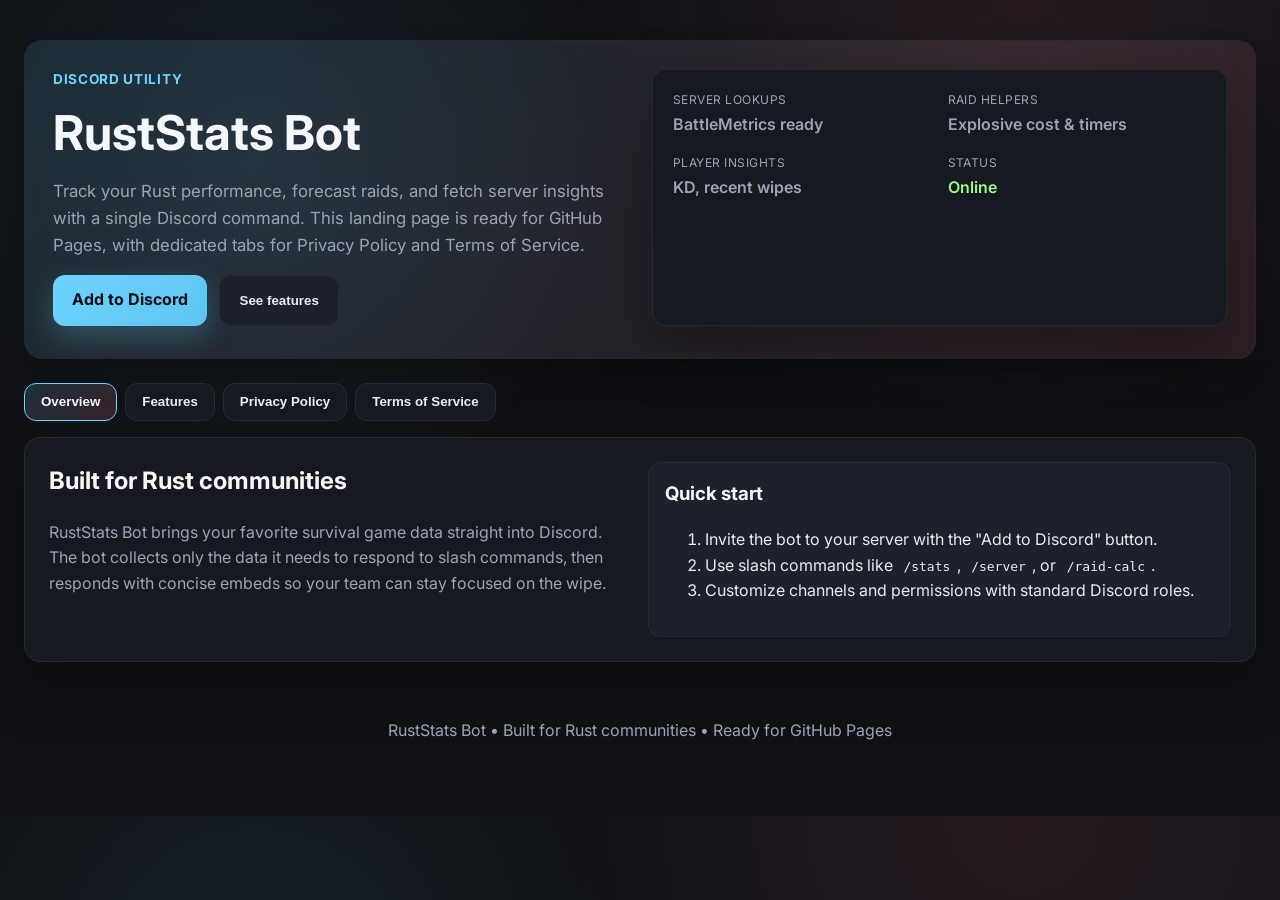
==== index.html @ ca27cb8c "Add files via upload" ====
<!DOCTYPE html>
<html lang="en">
<head>
  <meta charset="UTF-8" />
  <meta name="viewport" content="width=device-width, initial-scale=1.0" />
  <title>RustStats Bot</title>
  <link rel="preconnect" href="https://fonts.googleapis.com">
  <link rel="preconnect" href="https://fonts.gstatic.com" crossorigin>
  <link href="https://fonts.googleapis.com/css2?family=Inter:wght@400;500;600;700&display=swap" rel="stylesheet">
  <link rel="stylesheet" href="style.css" />
</head>
<body>
  <header class="hero">
    <div class="hero__content">
      <p class="eyebrow">Discord Utility</p>
      <h1>RustStats Bot</h1>
      <p class="lede">
        Track your Rust performance, forecast raids, and fetch server insights with a single Discord command.
        This landing page is ready for GitHub Pages, with dedicated tabs for Privacy Policy and Terms of Service.
      </p>
      <div class="hero__actions">
        <a class="button" href="https://discord.com/api/oauth2/authorize?client_id=YOUR_CLIENT_ID&permissions=0&scope=bot%20applications.commands" target="_blank" rel="noreferrer">Add to Discord</a>
        <button class="button button--ghost" data-tab-target="features">See features</button>
      </div>
    </div>
    <div class="hero__card">
      <div class="stat-grid">
        <div>
          <p class="label">Server lookups</p>
          <p class="value">BattleMetrics ready</p>
        </div>
        <div>
          <p class="label">Raid helpers</p>
          <p class="value">Explosive cost & timers</p>
        </div>
        <div>
          <p class="label">Player insights</p>
          <p class="value">KD, recent wipes</p>
        </div>
        <div>
          <p class="label">Status</p>
          <p class="value status">Online</p>
        </div>
      </div>
    </div>
  </header>

  <main>
    <nav class="tabs" aria-label="Site sections">
      <button class="tab active" data-tab-target="overview">Overview</button>
      <button class="tab" data-tab-target="features">Features</button>
      <button class="tab" data-tab-target="privacy">Privacy Policy</button>
      <button class="tab" data-tab-target="terms">Terms of Service</button>
    </nav>

    <section id="overview" class="tab-panel active" aria-labelledby="Overview">
      <div class="panel-grid">
        <div>
          <h2>Built for Rust communities</h2>
          <p>
            RustStats Bot brings your favorite survival game data straight into Discord. The bot collects only
            the data it needs to respond to slash commands, then responds with concise embeds so your team can stay focused on the wipe.
          </p>
        </div>
        <div class="card">
          <h3>Quick start</h3>
          <ol>
            <li>Invite the bot to your server with the "Add to Discord" button.</li>
            <li>Use slash commands like <code>/stats</code>, <code>/server</code>, or <code>/raid-calc</code>.</li>
            <li>Customize channels and permissions with standard Discord roles.</li>
          </ol>
        </div>
      </div>
    </section>

    <section id="features" class="tab-panel" aria-labelledby="Features">
      <div class="feature-list">
        <article class="feature">
          <div class="pill">Player stats</div>
          <h3>Player tracking without spam</h3>
          <p>Fetch recent wipes, K/D, playtime, and activity trends directly inside Discord. Results are cached briefly to keep responses fast.</p>
        </article>
        <article class="feature">
          <div class="pill">Server lookup</div>
          <h3>Live server info</h3>
          <p>Check population, map size, queue length, and wipe timers using data from trusted Rust stat providers.</p>
        </article>
        <article class="feature">
          <div class="pill">Raid tools</div>
          <h3>Plan raids confidently</h3>
          <p>Calculate explosive costs, raid timers, and upkeep estimates so you can focus on the push.</p>
        </article>
        <article class="feature">
          <div class="pill">Friendly UX</div>
          <h3>Slash commands first</h3>
          <p>All features run through Discord slash commands—no DM spam, and no data collected beyond what is needed to complete a request.</p>
        </article>
      </div>
    </section>

    <section id="privacy" class="tab-panel" aria-labelledby="Privacy policy">
      <div class="legal">
        <h2>Privacy Policy</h2>
        <p>Last updated: June 2024</p>
        <h3>Data we process</h3>
        <ul>
          <li><strong>Discord metadata:</strong> user IDs, usernames, and guild IDs provided with each slash command.</li>
          <li><strong>Command content:</strong> the options you supply (player names, server IPs, etc.) to fulfill a request.</li>
          <li><strong>Game data:</strong> public Rust statistics fetched from third-party sources to build responses.</li>
        </ul>
        <h3>How we use data</h3>
        <p>The bot uses the data above only to generate responses to commands. Runtime caches are short-lived and are cleared when the process restarts. No marketing or profiling is performed.</p>
        <h3>Storage and retention</h3>
        <p>We do not maintain long-term databases. Temporary caches or logs may contain Discord IDs for operational troubleshooting and are routinely rotated.</p>
        <h3>Third parties</h3>
        <p>Game statistics are requested from publicly available Rust stat providers. Data is transmitted over HTTPS and is not shared with advertisers.</p>
        <h3>Your choices</h3>
        <ul>
          <li>Remove the bot from your server at any time via Discord's server settings.</li>
          <li>Limit access using Discord roles and channel permissions.</li>
          <li>Contact the maintainer to request log removal for your Discord ID if operational logs are present.</li>
        </ul>
        <h3>Contact</h3>
        <p>For privacy questions, open an issue on the GitHub repository or reach out to the maintainer via Discord.</p>
      </div>
    </section>

    <section id="terms" class="tab-panel" aria-labelledby="Terms of service">
      <div class="legal">
        <h2>Terms of Service</h2>
        <p>Last updated: June 2024</p>
        <h3>Acceptable use</h3>
        <ul>
          <li>Do not use the bot to harass, spam, or automate disruptive behavior in Discord servers.</li>
          <li>Respect third-party API rate limits and Rust game terms when using data sourced by the bot.</li>
          <li>Follow Discord's Terms of Service and Community Guidelines at all times.</li>
        </ul>
        <h3>Availability</h3>
        <p>The bot is provided on a best-effort basis. Downtime may occur during maintenance windows or when external Rust statistic services are unavailable.</p>
        <h3>Liability</h3>
        <p>The bot is provided "as-is" without warranties. The maintainer is not liable for loss of data, game progress, or server disruptions caused by use of the bot.</p>
        <h3>Termination</h3>
        <p>We may revoke access or block abuse without notice to protect the stability of the service and third-party providers.</p>
        <h3>Contact</h3>
        <p>Open an issue on the project's GitHub repository or contact the maintainer via Discord for questions about these terms.</p>
      </div>
    </section>
  </main>

  <footer class="footer">
    <p>RustStats Bot • Built for Rust communities • Ready for GitHub Pages</p>
  </footer>

  <script src="script.js"></script>
</body>
</html>
---- style.css ----
:root {
  --bg: #0f1115;
  --surface: #161920;
  --surface-2: #1d212b;
  --text: #e8ecf3;
  --muted: #9ba4b5;
  --accent: #6dd3ff;
  --accent-2: #ff7a90;
  --border: #252a35;
  --shadow: 0 20px 60px rgba(0, 0, 0, 0.35);
}

* {
  box-sizing: border-box;
}

body {
  margin: 0;
  font-family: 'Inter', system-ui, -apple-system, BlinkMacSystemFont, 'Segoe UI', sans-serif;
  background: radial-gradient(circle at 20% 20%, rgba(109, 211, 255, 0.08), transparent 30%),
    radial-gradient(circle at 80% 0%, rgba(255, 122, 144, 0.1), transparent 35%),
    var(--bg);
  color: var(--text);
  line-height: 1.6;
  padding: 0 1.5rem 3rem;
}

h1, h2, h3, h4 {
  color: #f5f7fb;
  margin-top: 0;
}

p {
  color: var(--muted);
}

code {
  background: var(--surface-2);
  border-radius: 6px;
  padding: 0.2rem 0.4rem;
  color: var(--text);
}

a {
  color: var(--accent);
}

.hero {
  display: grid;
  grid-template-columns: repeat(auto-fit, minmax(280px, 1fr));
  gap: 1.5rem;
  margin: 2.5rem auto 1.5rem;
  padding: 1.75rem 1.75rem 2rem;
  background: linear-gradient(135deg, rgba(109, 211, 255, 0.12), rgba(255, 122, 144, 0.12));
  border: 1px solid var(--border);
  border-radius: 18px;
  box-shadow: var(--shadow);
}

.hero__content h1 {
  font-size: clamp(2rem, 4vw, 3rem);
  margin-bottom: 0.4rem;
}

.hero__content .lede {
  font-size: 1.05rem;
  max-width: 640px;
}

.hero__card {
  background: var(--surface);
  border: 1px solid var(--border);
  border-radius: 14px;
  padding: 1.25rem;
  box-shadow: var(--shadow);
}

.stat-grid {
  display: grid;
  grid-template-columns: repeat(auto-fit, minmax(180px, 1fr));
  gap: 1rem;
}

.label {
  text-transform: uppercase;
  letter-spacing: 0.04em;
  font-size: 0.75rem;
  color: var(--muted);
  margin: 0;
}

.value {
  margin: 0.15rem 0 0;
  font-size: 1rem;
  font-weight: 600;
}

.value.status {
  color: #9ff88a;
}

.eyebrow {
  text-transform: uppercase;
  letter-spacing: 0.05em;
  font-weight: 700;
  color: var(--accent);
  font-size: 0.85rem;
  margin: 0 0 0.25rem;
}

.lede {
  margin: 0 0 1rem;
}

.hero__actions {
  display: flex;
  flex-wrap: wrap;
  gap: 0.75rem;
  margin-top: 1rem;
}

.button {
  background: linear-gradient(135deg, var(--accent), #5ec5f1);
  border: none;
  color: #0f1115;
  font-weight: 700;
  padding: 0.8rem 1.2rem;
  border-radius: 12px;
  cursor: pointer;
  text-decoration: none;
  transition: transform 150ms ease, box-shadow 150ms ease;
  box-shadow: 0 10px 30px rgba(109, 211, 255, 0.25);
}

.button:hover,
.button:focus-visible {
  transform: translateY(-1px);
  box-shadow: 0 14px 40px rgba(109, 211, 255, 0.35);
}

.button--ghost {
  background: var(--surface-2);
  color: var(--text);
  border: 1px solid var(--border);
  box-shadow: none;
}

.tabs {
  display: flex;
  gap: 0.5rem;
  margin: 1.5rem 0 1rem;
  flex-wrap: wrap;
}

.tab {
  background: var(--surface);
  color: var(--text);
  border: 1px solid var(--border);
  padding: 0.65rem 1rem;
  border-radius: 12px;
  cursor: pointer;
  font-weight: 600;
  transition: border-color 150ms ease, transform 150ms ease, color 150ms ease;
}

.tab:hover,
.tab:focus-visible {
  border-color: var(--accent);
  color: var(--accent);
}

.tab.active {
  background: linear-gradient(135deg, rgba(109, 211, 255, 0.16), rgba(255, 122, 144, 0.16));
  border-color: var(--accent);
  color: #f5f7fb;
}

.tab-panel {
  display: none;
  background: var(--surface);
  border: 1px solid var(--border);
  border-radius: 16px;
  padding: 1.5rem;
  box-shadow: var(--shadow);
}

.tab-panel.active {
  display: block;
}

.panel-grid {
  display: grid;
  grid-template-columns: repeat(auto-fit, minmax(260px, 1fr));
  gap: 1rem;
  align-items: start;
}

.card {
  background: var(--surface-2);
  border: 1px solid var(--border);
  border-radius: 12px;
  padding: 1rem;
}

.feature-list {
  display: grid;
  grid-template-columns: repeat(auto-fit, minmax(240px, 1fr));
  gap: 1rem;
}

.feature {
  background: var(--surface-2);
  border-radius: 12px;
  border: 1px solid var(--border);
  padding: 1rem;
  min-height: 200px;
}

.pill {
  display: inline-block;
  padding: 0.35rem 0.75rem;
  border-radius: 999px;
  background: rgba(109, 211, 255, 0.1);
  color: var(--accent);
  font-weight: 700;
  font-size: 0.85rem;
}

.legal h2 {
  margin-bottom: 0.25rem;
}

.legal h3 {
  margin-bottom: 0.1rem;
}

.legal ul {
  padding-left: 1.2rem;
  color: var(--muted);
}

.footer {
  text-align: center;
  color: var(--muted);
  margin-top: 1.5rem;
  padding: 1rem 0 0.5rem;
}

@media (max-width: 640px) {
  body {
    padding: 0 1rem 2rem;
  }

  .hero {
    padding: 1.25rem;
  }

  .tabs {
    gap: 0.35rem;
  }
}
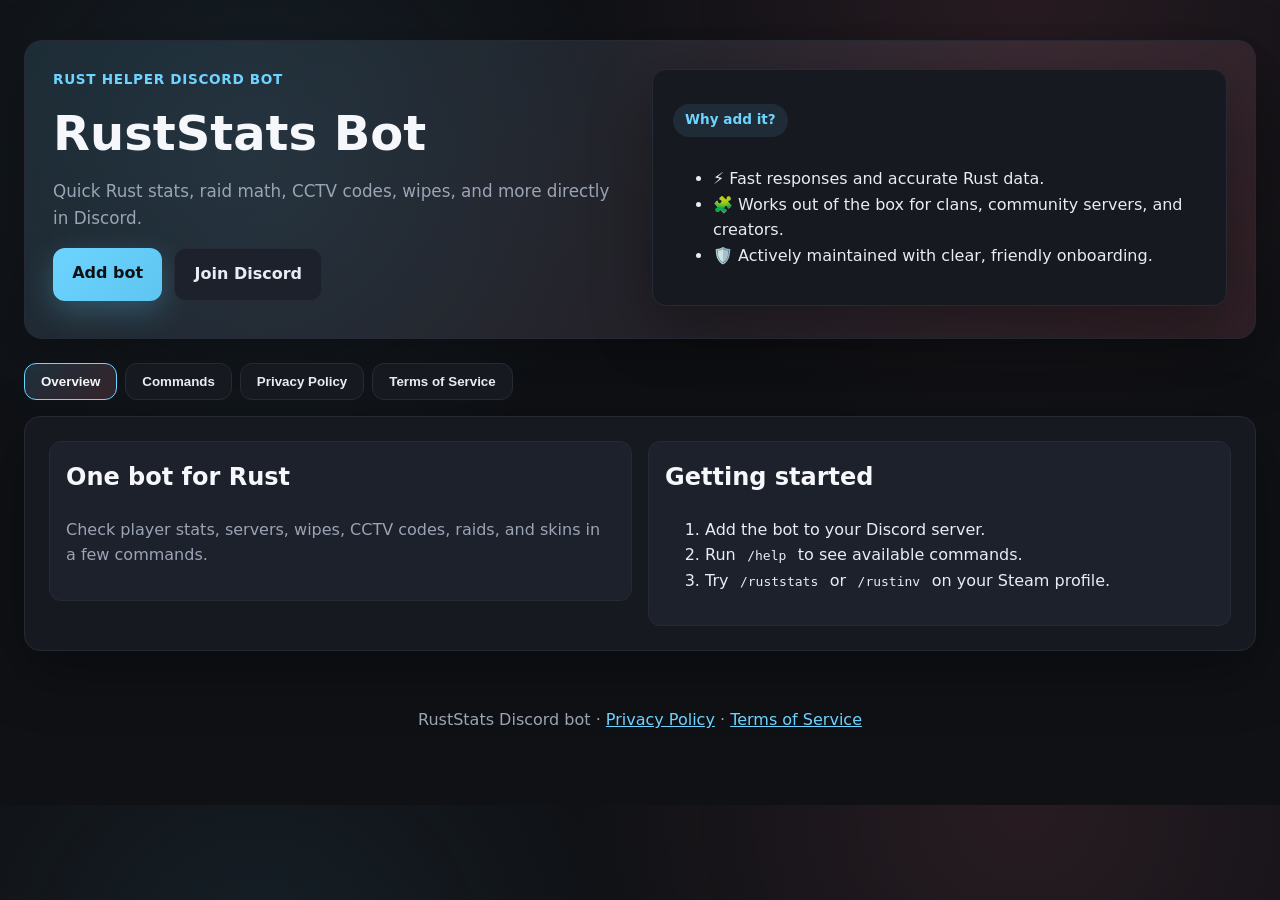
==== commit f8a3bc1c: "Update index.html" ====
--- a/index.html
+++ b/index.html
@@ -2,155 +2,150 @@
 <html lang="en">
 <head>
   <meta charset="UTF-8" />
+  <title>RustStats Bot</title>
   <meta name="viewport" content="width=device-width, initial-scale=1.0" />
-  <title>RustStats Bot</title>
-  <link rel="preconnect" href="https://fonts.googleapis.com">
-  <link rel="preconnect" href="https://fonts.gstatic.com" crossorigin>
-  <link href="https://fonts.googleapis.com/css2?family=Inter:wght@400;500;600;700&display=swap" rel="stylesheet">
   <link rel="stylesheet" href="style.css" />
 </head>
 <body>
-  <header class="hero">
-    <div class="hero__content">
-      <p class="eyebrow">Discord Utility</p>
-      <h1>RustStats Bot</h1>
-      <p class="lede">
-        Track your Rust performance, forecast raids, and fetch server insights with a single Discord command.
-        This landing page is ready for GitHub Pages, with dedicated tabs for Privacy Policy and Terms of Service.
-      </p>
-      <div class="hero__actions">
-        <a class="button" href="https://discord.com/api/oauth2/authorize?client_id=YOUR_CLIENT_ID&permissions=0&scope=bot%20applications.commands" target="_blank" rel="noreferrer">Add to Discord</a>
-        <button class="button button--ghost" data-tab-target="features">See features</button>
-      </div>
-    </div>
-    <div class="hero__card">
-      <div class="stat-grid">
-        <div>
-          <p class="label">Server lookups</p>
-          <p class="value">BattleMetrics ready</p>
-        </div>
-        <div>
-          <p class="label">Raid helpers</p>
-          <p class="value">Explosive cost & timers</p>
-        </div>
-        <div>
-          <p class="label">Player insights</p>
-          <p class="value">KD, recent wipes</p>
-        </div>
-        <div>
-          <p class="label">Status</p>
-          <p class="value status">Online</p>
+  <main>
+    <section class="hero">
+      <div class="hero__content">
+        <p class="eyebrow">Rust helper Discord bot</p>
+        <h1>RustStats Bot</h1>
+        <p class="lede">Quick Rust stats, raid math, CCTV codes, wipes, and more directly in Discord.</p>
+        <div class="hero__actions">
+          <a class="button" href="https://discord.com/oauth2/authorize?client_id=1088914219061235712&permissions=2147567616&integration_type=0&scope=bot+applications.commands" target="_blank" rel="noopener">Add bot</a>
+          <a class="button button--ghost" href="https://discord.gg/M3B2twxjD5" target="_blank" rel="noopener">Join Discord</a>
         </div>
       </div>
-    </div>
-  </header>
+      <aside class="hero__card">
+        <p class="pill">Why add it?</p>
+        <ul>
+          <li>⚡ Fast responses and accurate Rust data.</li>
+          <li>🧩 Works out of the box for clans, community servers, and creators.</li>
+          <li>🛡️ Actively maintained with clear, friendly onboarding.</li>
+        </ul>
+      </aside>
+    </section>
 
-  <main>
-    <nav class="tabs" aria-label="Site sections">
-      <button class="tab active" data-tab-target="overview">Overview</button>
-      <button class="tab" data-tab-target="features">Features</button>
-      <button class="tab" data-tab-target="privacy">Privacy Policy</button>
-      <button class="tab" data-tab-target="terms">Terms of Service</button>
+    <nav class="tabs" role="tablist" aria-label="RustStats bot sections">
+      <button class="tab active" id="tab-overview" type="button" data-tab-target="overview">Overview</button>
+      <button class="tab" id="tab-commands" type="button" data-tab-target="commands">Commands</button>
+      <button class="tab" id="tab-privacy" type="button" data-tab-target="privacy">Privacy Policy</button>
+      <button class="tab" id="tab-terms" type="button" data-tab-target="terms">Terms of Service</button>
     </nav>
 
-    <section id="overview" class="tab-panel active" aria-labelledby="Overview">
+    <section class="tab-panel active" id="overview" role="tabpanel" aria-labelledby="tab-overview">
       <div class="panel-grid">
-        <div>
-          <h2>Built for Rust communities</h2>
-          <p>
-            RustStats Bot brings your favorite survival game data straight into Discord. The bot collects only
-            the data it needs to respond to slash commands, then responds with concise embeds so your team can stay focused on the wipe.
-          </p>
-        </div>
-        <div class="card">
-          <h3>Quick start</h3>
+        <article class="card">
+          <h2>One bot for Rust</h2>
+          <p>Check player stats, servers, wipes, CCTV codes, raids, and skins in a few commands.</p>
+        </article>
+        <article class="card">
+          <h2>Getting started</h2>
           <ol>
-            <li>Invite the bot to your server with the "Add to Discord" button.</li>
-            <li>Use slash commands like <code>/stats</code>, <code>/server</code>, or <code>/raid-calc</code>.</li>
-            <li>Customize channels and permissions with standard Discord roles.</li>
+            <li>Add the bot to your Discord server.</li>
+            <li>Run <code>/help</code> to see available commands.</li>
+            <li>Try <code>/ruststats</code> or <code>/rustinv</code> on your Steam profile.</li>
           </ol>
-        </div>
-      </div>
-    </section>
-
-    <section id="features" class="tab-panel" aria-labelledby="Features">
-      <div class="feature-list">
-        <article class="feature">
-          <div class="pill">Player stats</div>
-          <h3>Player tracking without spam</h3>
-          <p>Fetch recent wipes, K/D, playtime, and activity trends directly inside Discord. Results are cached briefly to keep responses fast.</p>
-        </article>
-        <article class="feature">
-          <div class="pill">Server lookup</div>
-          <h3>Live server info</h3>
-          <p>Check population, map size, queue length, and wipe timers using data from trusted Rust stat providers.</p>
-        </article>
-        <article class="feature">
-          <div class="pill">Raid tools</div>
-          <h3>Plan raids confidently</h3>
-          <p>Calculate explosive costs, raid timers, and upkeep estimates so you can focus on the push.</p>
-        </article>
-        <article class="feature">
-          <div class="pill">Friendly UX</div>
-          <h3>Slash commands first</h3>
-          <p>All features run through Discord slash commands—no DM spam, and no data collected beyond what is needed to complete a request.</p>
         </article>
       </div>
     </section>
 
-    <section id="privacy" class="tab-panel" aria-labelledby="Privacy policy">
-      <div class="legal">
-        <h2>Privacy Policy</h2>
-        <p>Last updated: June 2024</p>
-        <h3>Data we process</h3>
-        <ul>
-          <li><strong>Discord metadata:</strong> user IDs, usernames, and guild IDs provided with each slash command.</li>
-          <li><strong>Command content:</strong> the options you supply (player names, server IPs, etc.) to fulfill a request.</li>
-          <li><strong>Game data:</strong> public Rust statistics fetched from third-party sources to build responses.</li>
-        </ul>
-        <h3>How we use data</h3>
-        <p>The bot uses the data above only to generate responses to commands. Runtime caches are short-lived and are cleared when the process restarts. No marketing or profiling is performed.</p>
-        <h3>Storage and retention</h3>
-        <p>We do not maintain long-term databases. Temporary caches or logs may contain Discord IDs for operational troubleshooting and are routinely rotated.</p>
-        <h3>Third parties</h3>
-        <p>Game statistics are requested from publicly available Rust stat providers. Data is transmitted over HTTPS and is not shared with advertisers.</p>
-        <h3>Your choices</h3>
-        <ul>
-          <li>Remove the bot from your server at any time via Discord's server settings.</li>
-          <li>Limit access using Discord roles and channel permissions.</li>
-          <li>Contact the maintainer to request log removal for your Discord ID if operational logs are present.</li>
-        </ul>
-        <h3>Contact</h3>
-        <p>For privacy questions, open an issue on the GitHub repository or reach out to the maintainer via Discord.</p>
+    <section class="tab-panel" id="commands" role="tabpanel" aria-labelledby="tab-commands">
+      <h2>Commands</h2>
+      <div class="feature-list">
+        <article class="feature">
+          <p class="pill">/ruststats</p>
+          <p>Player stats from Steam and BattleMetrics.</p>
+        </article>
+        <article class="feature">
+          <p class="pill">/rustinv</p>
+          <p>Inventory value and top items.</p>
+        </article>
+        <article class="feature">
+          <p class="pill">/cctv</p>
+          <p>CCTV camera and pager codes.</p>
+        </article>
+        <article class="feature">
+          <p class="pill">/wipe</p>
+          <p>Next global force wipe in your time zone.</p>
+        </article>
+        <article class="feature">
+          <p class="pill">/server</p>
+          <p>Info for any Rust server by BattleMetrics ID, IP, or name.</p>
+        </article>
+        <article class="feature">
+          <p class="pill">/calculator</p>
+          <p>Simple raid calculator by target and weapon.</p>
+        </article>
+        <article class="feature">
+          <p class="pill">/genetic</p>
+          <p>Genetic calculator for crops and clones.</p>
+        </article>
+        <article class="feature">
+          <p class="pill">/skins</p>
+          <p>Current weekly Rust store skins.</p>
+        </article>
+        <article class="feature">
+          <p class="pill">/help</p>
+          <p>Short list of all public commands.</p>
+        </article>
       </div>
     </section>
 
-    <section id="terms" class="tab-panel" aria-labelledby="Terms of service">
-      <div class="legal">
-        <h2>Terms of Service</h2>
-        <p>Last updated: June 2024</p>
-        <h3>Acceptable use</h3>
-        <ul>
-          <li>Do not use the bot to harass, spam, or automate disruptive behavior in Discord servers.</li>
-          <li>Respect third-party API rate limits and Rust game terms when using data sourced by the bot.</li>
-          <li>Follow Discord's Terms of Service and Community Guidelines at all times.</li>
-        </ul>
-        <h3>Availability</h3>
-        <p>The bot is provided on a best-effort basis. Downtime may occur during maintenance windows or when external Rust statistic services are unavailable.</p>
-        <h3>Liability</h3>
-        <p>The bot is provided "as-is" without warranties. The maintainer is not liable for loss of data, game progress, or server disruptions caused by use of the bot.</p>
-        <h3>Termination</h3>
-        <p>We may revoke access or block abuse without notice to protect the stability of the service and third-party providers.</p>
-        <h3>Contact</h3>
-        <p>Open an issue on the project's GitHub repository or contact the maintainer via Discord for questions about these terms.</p>
-      </div>
+    <section class="tab-panel legal" id="privacy" role="tabpanel" aria-labelledby="tab-privacy">
+      <h2>Privacy Policy</h2>
+      <p>This page describes how the RustStats Discord bot (“the bot”) handles data when you use it on Discord.</p>
+      <h3>Data we receive</h3>
+      <ul>
+        <li>Discord user and guild information that Discord sends with each command (IDs, usernames, avatars, server IDs).</li>
+        <li>Command input you send to the bot (for example Steam IDs, server addresses, genomes).</li>
+        <li>Technical logs needed to keep the bot stable, such as error messages and performance metrics.</li>
+      </ul>
+      <h3>How we use data</h3>
+      <ul>
+        <li>To answer your commands: generate stats, calculations, and other responses.</li>
+        <li>To protect the service: rate limiting and abuse prevention.</li>
+        <li>To debug and improve the bot based on anonymous usage patterns.</li>
+      </ul>
+      <h3>What we do not do</h3>
+      <ul>
+        <li>We do not sell your data.</li>
+        <li>We do not use your data for advertising.</li>
+        <li>We do not read or log full message histories in your servers.</li>
+      </ul>
+      <h3>Data retention</h3>
+      <p>Command usage statistics and technical logs may be stored for a limited time to keep the bot reliable. If you want your data removed, contact the maintainer via the official Discord server.</p>
+      <h3>Contact</h3>
+      <p>For privacy questions or requests, open a ticket or contact staff in the official RustStats Discord server.</p>
     </section>
+
+    <section class="tab-panel legal" id="terms" role="tabpanel" aria-labelledby="tab-terms">
+      <h2>Terms of Service</h2>
+      <p>By using the RustStats bot, you agree to these terms.</p>
+      <h3>Usage</h3>
+      <ul>
+        <li>You must follow the Discord Terms of Service and Community Guidelines.</li>
+        <li>You may not use the bot for harassment, spam, or any illegal activity.</li>
+        <li>The bot is provided “as is” with no uptime guarantees.</li>
+      </ul>
+      <h3>Limits</h3>
+      <ul>
+        <li>Daily command limits or rate limits may apply to keep the bot stable for everyone.</li>
+        <li>We may temporarily block or restrict usage that abuses or overloads the bot.</li>
+      </ul>
+      <h3>Changes</h3>
+      <p>Features and limits may change over time. Continued use of the bot after changes means you accept the updated terms.</p>
+      <h3>Liability</h3>
+      <p>The maintainer is not responsible for any losses, bans, or issues that arise from using the bot or relying on its data.</p>
+      <p>If you do not agree with these terms, please remove the bot from your servers.</p>
+    </section>
+
+    <footer class="footer">
+      <p>RustStats Discord bot · <a href="#privacy">Privacy Policy</a> · <a href="#terms">Terms of Service</a></p>
+    </footer>
   </main>
-
-  <footer class="footer">
-    <p>RustStats Bot • Built for Rust communities • Ready for GitHub Pages</p>
-  </footer>
-
-  <script src="script.js"></script>
+  <script src="script.js" defer></script>
 </body>
 </html>
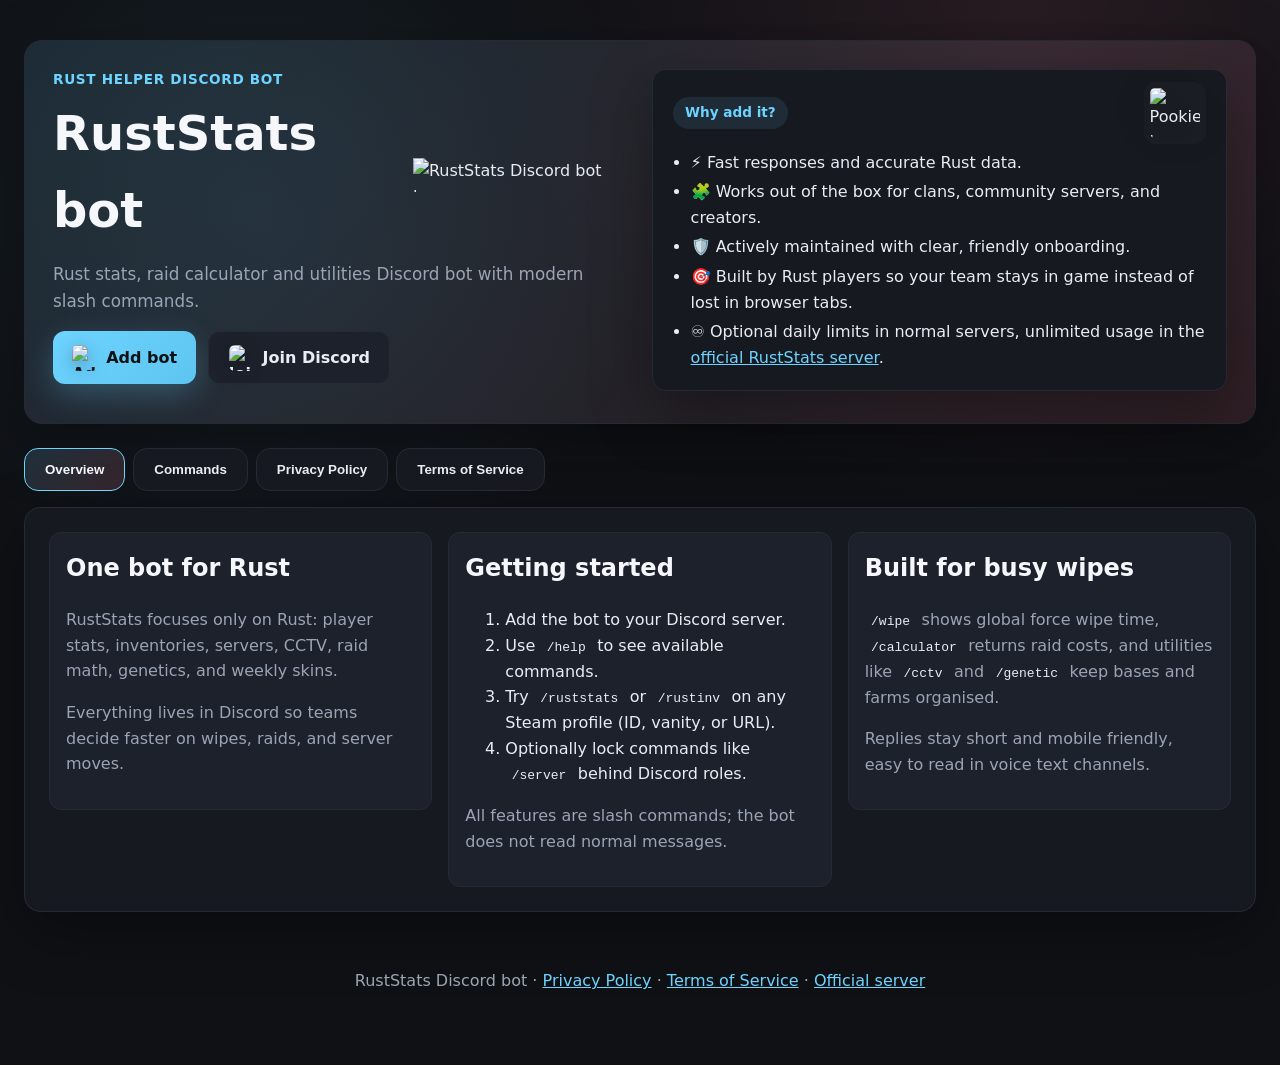
==== commit cbdf17de: "Improve SEO metadata" ====
--- a/index.html
+++ b/index.html
@@ -1,151 +1,23 @@
-<!DOCTYPE html>
+<!doctype html>
 <html lang="en">
 <head>
-  <meta charset="UTF-8" />
+  <meta charset="utf-8" />
+  <meta name="viewport" content="width=device-width, initial-scale=1" />
+  <meta
+    name="description"
+    content="RustStats Discord bot offers Rust player stats, raid calculator, CCTV codes, server search, and utilities through modern slash commands."
+  />
+  <meta http-equiv="refresh" content="0; url=./docs/" />
+  <link rel="canonical" href="https://m1sha-777.github.io/RustStatsSite/docs/" />
+  <meta property="og:title" content="RustStats Discord Bot" />
+  <meta property="og:description" content="Track Rust stats, plan raids, and manage servers with a fast Discord bot built for Rust players." />
+  <meta property="og:type" content="website" />
+  <meta property="og:url" content="https://m1sha-777.github.io/RustStatsSite/docs/" />
+  <meta property="og:image" content="https://github.com/M1sha-777/RustStatsSite/blob/main/image2.png?raw=true" />
+  <meta name="twitter:card" content="summary" />
   <title>RustStats Bot</title>
-  <meta name="viewport" content="width=device-width, initial-scale=1.0" />
-  <link rel="stylesheet" href="style.css" />
 </head>
 <body>
-  <main>
-    <section class="hero">
-      <div class="hero__content">
-        <p class="eyebrow">Rust helper Discord bot</p>
-        <h1>RustStats Bot</h1>
-        <p class="lede">Quick Rust stats, raid math, CCTV codes, wipes, and more directly in Discord.</p>
-        <div class="hero__actions">
-          <a class="button" href="https://discord.com/oauth2/authorize?client_id=1088914219061235712&permissions=2147567616&integration_type=0&scope=bot+applications.commands" target="_blank" rel="noopener">Add bot</a>
-          <a class="button button--ghost" href="https://discord.gg/M3B2twxjD5" target="_blank" rel="noopener">Join Discord</a>
-        </div>
-      </div>
-      <aside class="hero__card">
-        <p class="pill">Why add it?</p>
-        <ul>
-          <li>⚡ Fast responses and accurate Rust data.</li>
-          <li>🧩 Works out of the box for clans, community servers, and creators.</li>
-          <li>🛡️ Actively maintained with clear, friendly onboarding.</li>
-        </ul>
-      </aside>
-    </section>
-
-    <nav class="tabs" role="tablist" aria-label="RustStats bot sections">
-      <button class="tab active" id="tab-overview" type="button" data-tab-target="overview">Overview</button>
-      <button class="tab" id="tab-commands" type="button" data-tab-target="commands">Commands</button>
-      <button class="tab" id="tab-privacy" type="button" data-tab-target="privacy">Privacy Policy</button>
-      <button class="tab" id="tab-terms" type="button" data-tab-target="terms">Terms of Service</button>
-    </nav>
-
-    <section class="tab-panel active" id="overview" role="tabpanel" aria-labelledby="tab-overview">
-      <div class="panel-grid">
-        <article class="card">
-          <h2>One bot for Rust</h2>
-          <p>Check player stats, servers, wipes, CCTV codes, raids, and skins in a few commands.</p>
-        </article>
-        <article class="card">
-          <h2>Getting started</h2>
-          <ol>
-            <li>Add the bot to your Discord server.</li>
-            <li>Run <code>/help</code> to see available commands.</li>
-            <li>Try <code>/ruststats</code> or <code>/rustinv</code> on your Steam profile.</li>
-          </ol>
-        </article>
-      </div>
-    </section>
-
-    <section class="tab-panel" id="commands" role="tabpanel" aria-labelledby="tab-commands">
-      <h2>Commands</h2>
-      <div class="feature-list">
-        <article class="feature">
-          <p class="pill">/ruststats</p>
-          <p>Player stats from Steam and BattleMetrics.</p>
-        </article>
-        <article class="feature">
-          <p class="pill">/rustinv</p>
-          <p>Inventory value and top items.</p>
-        </article>
-        <article class="feature">
-          <p class="pill">/cctv</p>
-          <p>CCTV camera and pager codes.</p>
-        </article>
-        <article class="feature">
-          <p class="pill">/wipe</p>
-          <p>Next global force wipe in your time zone.</p>
-        </article>
-        <article class="feature">
-          <p class="pill">/server</p>
-          <p>Info for any Rust server by BattleMetrics ID, IP, or name.</p>
-        </article>
-        <article class="feature">
-          <p class="pill">/calculator</p>
-          <p>Simple raid calculator by target and weapon.</p>
-        </article>
-        <article class="feature">
-          <p class="pill">/genetic</p>
-          <p>Genetic calculator for crops and clones.</p>
-        </article>
-        <article class="feature">
-          <p class="pill">/skins</p>
-          <p>Current weekly Rust store skins.</p>
-        </article>
-        <article class="feature">
-          <p class="pill">/help</p>
-          <p>Short list of all public commands.</p>
-        </article>
-      </div>
-    </section>
-
-    <section class="tab-panel legal" id="privacy" role="tabpanel" aria-labelledby="tab-privacy">
-      <h2>Privacy Policy</h2>
-      <p>This page describes how the RustStats Discord bot (“the bot”) handles data when you use it on Discord.</p>
-      <h3>Data we receive</h3>
-      <ul>
-        <li>Discord user and guild information that Discord sends with each command (IDs, usernames, avatars, server IDs).</li>
-        <li>Command input you send to the bot (for example Steam IDs, server addresses, genomes).</li>
-        <li>Technical logs needed to keep the bot stable, such as error messages and performance metrics.</li>
-      </ul>
-      <h3>How we use data</h3>
-      <ul>
-        <li>To answer your commands: generate stats, calculations, and other responses.</li>
-        <li>To protect the service: rate limiting and abuse prevention.</li>
-        <li>To debug and improve the bot based on anonymous usage patterns.</li>
-      </ul>
-      <h3>What we do not do</h3>
-      <ul>
-        <li>We do not sell your data.</li>
-        <li>We do not use your data for advertising.</li>
-        <li>We do not read or log full message histories in your servers.</li>
-      </ul>
-      <h3>Data retention</h3>
-      <p>Command usage statistics and technical logs may be stored for a limited time to keep the bot reliable. If you want your data removed, contact the maintainer via the official Discord server.</p>
-      <h3>Contact</h3>
-      <p>For privacy questions or requests, open a ticket or contact staff in the official RustStats Discord server.</p>
-    </section>
-
-    <section class="tab-panel legal" id="terms" role="tabpanel" aria-labelledby="tab-terms">
-      <h2>Terms of Service</h2>
-      <p>By using the RustStats bot, you agree to these terms.</p>
-      <h3>Usage</h3>
-      <ul>
-        <li>You must follow the Discord Terms of Service and Community Guidelines.</li>
-        <li>You may not use the bot for harassment, spam, or any illegal activity.</li>
-        <li>The bot is provided “as is” with no uptime guarantees.</li>
-      </ul>
-      <h3>Limits</h3>
-      <ul>
-        <li>Daily command limits or rate limits may apply to keep the bot stable for everyone.</li>
-        <li>We may temporarily block or restrict usage that abuses or overloads the bot.</li>
-      </ul>
-      <h3>Changes</h3>
-      <p>Features and limits may change over time. Continued use of the bot after changes means you accept the updated terms.</p>
-      <h3>Liability</h3>
-      <p>The maintainer is not responsible for any losses, bans, or issues that arise from using the bot or relying on its data.</p>
-      <p>If you do not agree with these terms, please remove the bot from your servers.</p>
-    </section>
-
-    <footer class="footer">
-      <p>RustStats Discord bot · <a href="#privacy">Privacy Policy</a> · <a href="#terms">Terms of Service</a></p>
-    </footer>
-  </main>
-  <script src="script.js" defer></script>
+  <p>If you are not redirected automatically, <a href="./docs/">go to the RustStats Bot page</a>.</p>
 </body>
 </html>
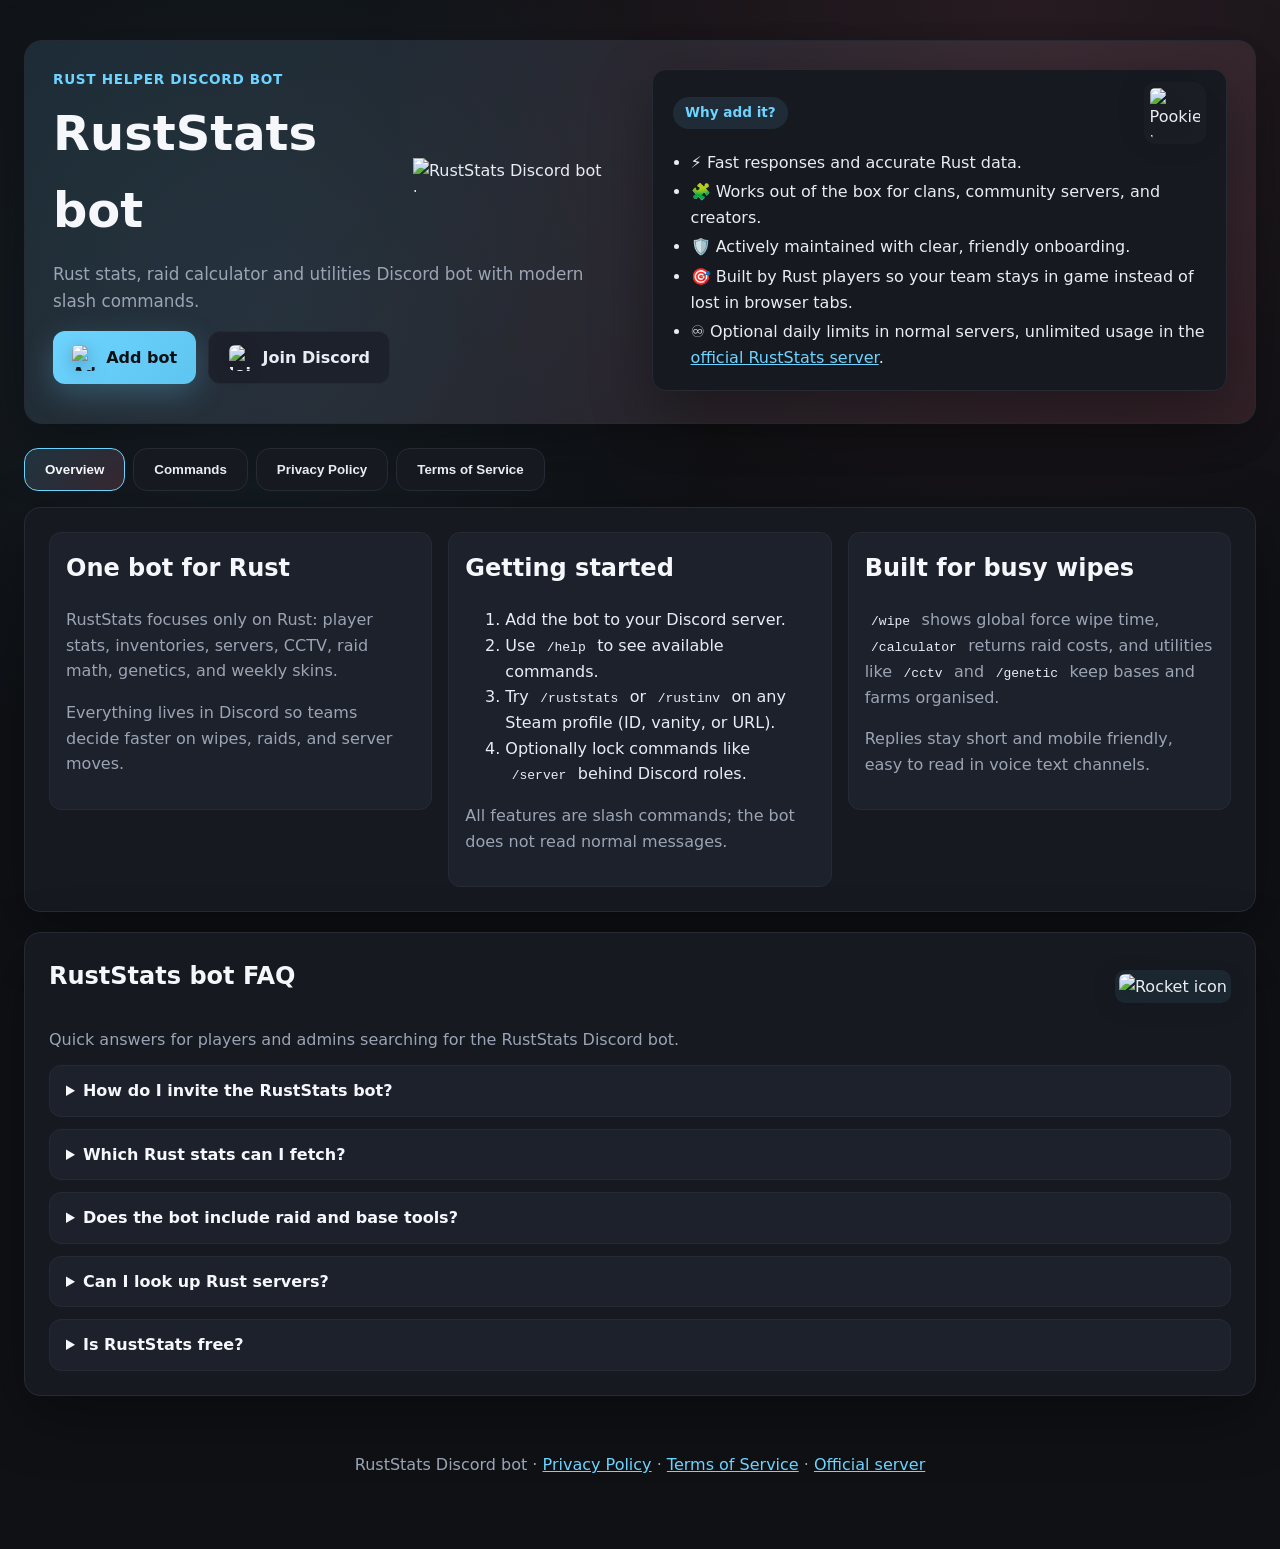
==== commit 22fe7704: "Improve SEO with FAQ schema and sitemap" ====
--- a/index.html
+++ b/index.html
@@ -5,7 +5,7 @@
   <meta name="viewport" content="width=device-width, initial-scale=1" />
   <meta
     name="description"
-    content="RustStats Discord bot offers Rust player stats, raid calculator, CCTV codes, server search, and utilities through modern slash commands."
+    content="RustStats Discord bot offers Rust player stats, raid calculator, CCTV codes, wipe timer, server search, and utilities through modern slash commands."
   />
   <meta http-equiv="refresh" content="0; url=./docs/" />
   <link rel="canonical" href="https://m1sha-777.github.io/RustStatsSite/docs/" />
@@ -15,7 +15,7 @@
   <meta property="og:url" content="https://m1sha-777.github.io/RustStatsSite/docs/" />
   <meta property="og:image" content="https://github.com/M1sha-777/RustStatsSite/blob/main/image2.png?raw=true" />
   <meta name="twitter:card" content="summary" />
-  <title>RustStats Bot</title>
+  <title>RustStats Discord Bot | Rust player stats & raid calculator</title>
 </head>
 <body>
   <p>If you are not redirected automatically, <a href="./docs/">go to the RustStats Bot page</a>.</p>
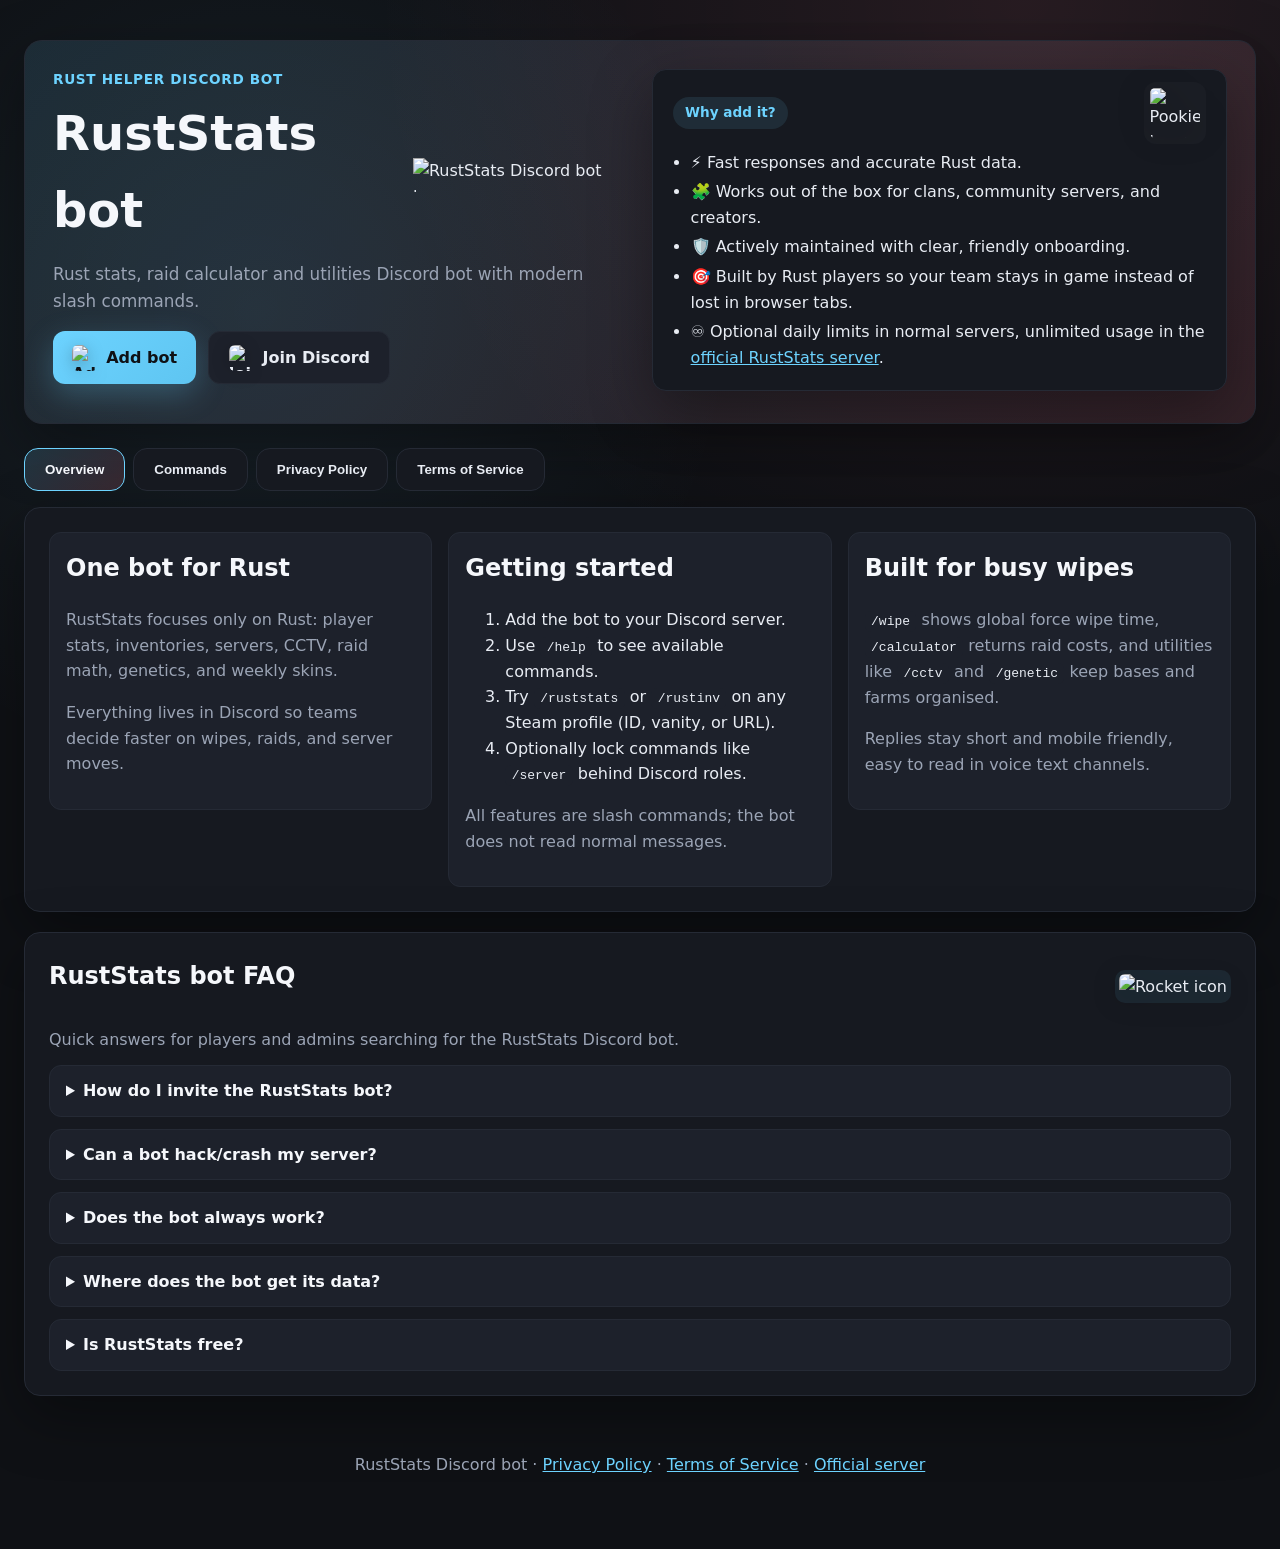
==== commit b97451c1: "Update embed preview image" ====
--- a/index.html
+++ b/index.html
@@ -13,7 +13,10 @@
   <meta property="og:description" content="Track Rust stats, plan raids, and manage servers with a fast Discord bot built for Rust players." />
   <meta property="og:type" content="website" />
   <meta property="og:url" content="https://m1sha-777.github.io/RustStatsSite/docs/" />
-  <meta property="og:image" content="https://github.com/M1sha-777/RustStatsSite/blob/main/image2.png?raw=true" />
+  <meta
+    property="og:image"
+    content="https://images.squarespace-cdn.com/content/v1/627cb6fa4355783e5e375440/bdb7d273-d0a2-4130-94d6-b8f96e08b36d/rust-logo.png?format=2500w"
+  />
   <meta name="twitter:card" content="summary" />
   <title>RustStats Discord Bot | Rust player stats & raid calculator</title>
 </head>
